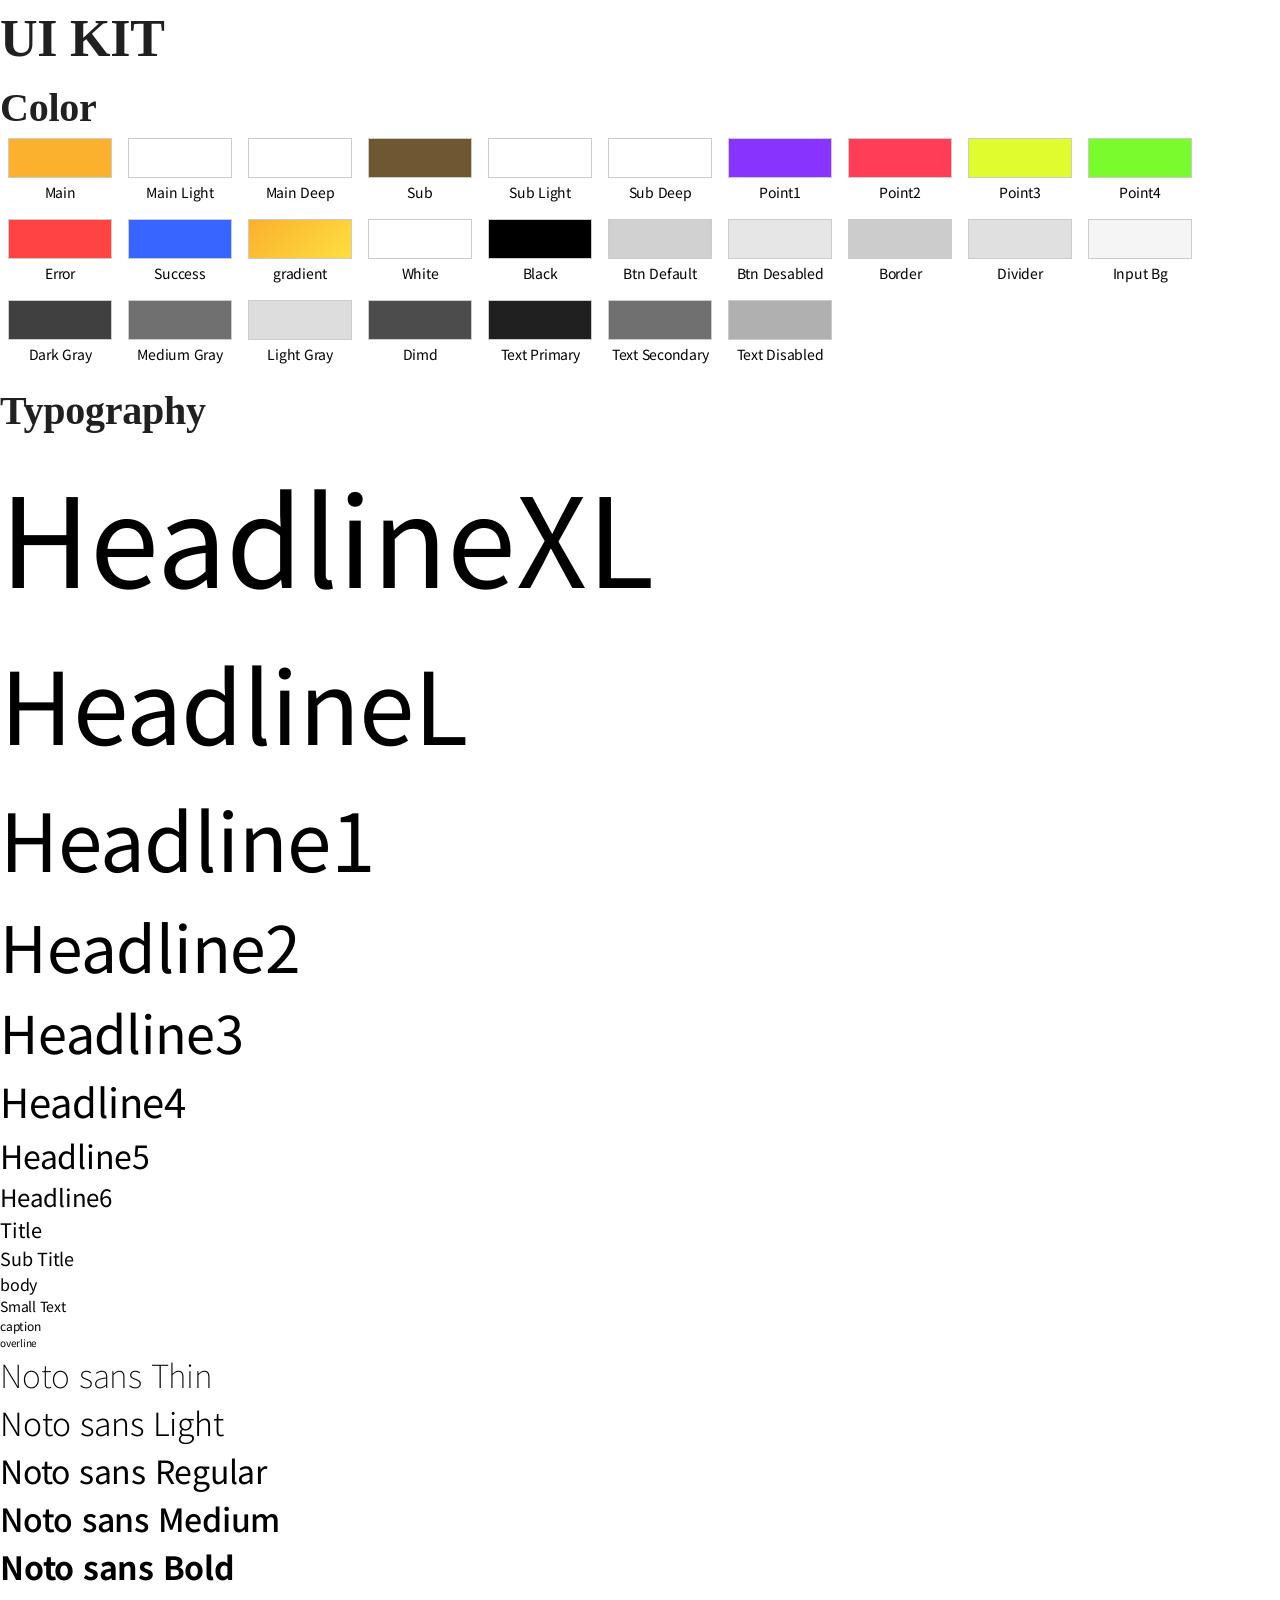
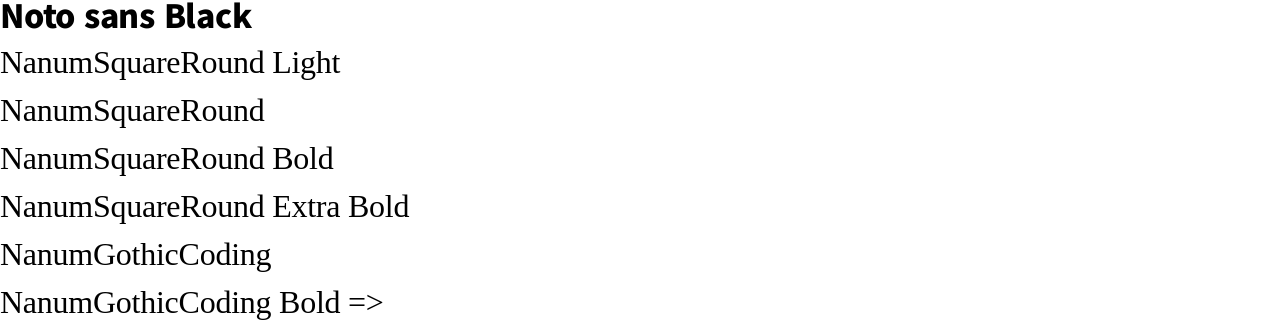
==== 01/component.html @ 820f88ed "docs : component 파일 생성 ui kit 확인을 위한 component html 파일 생성" ====
<!DOCTYPE html>
<html lang="ko">
<head>
  <meta charset="UTF-8">
  <meta name="viewport" content="width=device-width, initial-scale=1.0">
  <link href="https://hangeul.pstatic.net/hangeul_static/css/nanum-square-round.css" rel="stylesheet">
  <link href="https://hangeul.pstatic.net/hangeul_static/css/nanum-gothic-coding.css" rel="stylesheet">
  <link rel="preconnect" href="https://fonts.googleapis.com">
  <link rel="preconnect" href="https://fonts.gstatic.com" crossorigin>
  <link href="https://fonts.googleapis.com/css2?family=Noto+Sans+KR:wght@100;300;400;500;700;900&display=swap" rel="stylesheet">
  <link rel="stylesheet" href="../common/css/var.css">
  <link rel="stylesheet" href="../common/css/reset.css">
  <link rel="stylesheet" href="../common/css/layout.css">
  <link rel="stylesheet" href="../common/css/style.css">
  <title>Document</title>
  <style>
    h1 {
      font-size: var(--headline3);
    }
    section h2 {
      width: 100%;
      font-size: var(--headline4);
    }
    .color {
      display: flex;
      flex-wrap: wrap;
      justify-content: flex-start;
    }
    .colorBox {
      margin: 0 0.8rem 1.6rem;
      text-align: center;
    }
    .colorBox div {
      width: 10.4rem;
      height: 4rem;
      margin-bottom: 0.4rem;
      border: 0.1rem solid var(--border);
    }
    .colorBox p {
      font-size: var(--smallText);
    }
  </style>
</head>
<body>
  <h1>UI KIT</h1>
  <section class="color">
    <h2>Color</h2>
    <div class="colorBox">
      <div style="background-color: var(--main);"></div>
      <p>Main</p>
    </div>
    <div class="colorBox">
      <div style="background-color: var(--main-light);"></div>
      <p>Main Light</p>
    </div>
    <div class="colorBox">
      <div style="background-color: var(--main-deep);"></div>
      <p>Main Deep</p>
    </div>
    <div class="colorBox">
      <div style="background-color: var(--sub);"></div>
      <p>Sub</p>
    </div>
    <div class="colorBox">
      <div style="background-color: var(--sub-light);"></div>
      <p>Sub Light</p>
    </div>
    <div class="colorBox">
      <div style="background-color: var(--sub-deep);"></div>
      <p>Sub Deep</p>
    </div>
    <div class="colorBox">
      <div style="background-color: var(--point1);"></div>
      <p>Point1</p>
    </div>
    <div class="colorBox">
      <div style="background-color: var(--point2);"></div>
      <p>Point2</p>
    </div>
    <div class="colorBox">
      <div style="background-color: var(--point3);"></div>
      <p>Point3</p>
    </div>
    <div class="colorBox">
      <div style="background-color: var(--point4);"></div>
      <p>Point4</p>
    </div>
    <div class="colorBox">
      <div style="background-color: var(--error);"></div>
      <p>Error</p>
    </div>
    <div class="colorBox">
      <div style="background-color: var(--success);"></div>
      <p>Success</p>
    </div>
    <div class="colorBox">
      <div style="background: var(--gradient);"></div>
      <p>gradient</p>
    </div>
    <div class="colorBox">
      <div style="background-color: var(--white);"></div>
      <p>White</p>
    </div>
    <div class="colorBox">
      <div style="background-color: var(--black);"></div>
      <p>Black</p>
    </div>
    <div class="colorBox">
      <div style="background-color: var(--btnDefault);"></div>
      <p>Btn Default</p>
    </div>
    <div class="colorBox">
      <div style="background-color: var(--btnDesabled);"></div>
      <p>Btn Desabled</p>
    </div>
    <div class="colorBox">
      <div style="background-color: var(--border);"></div>
      <p>Border</p>
    </div>
    <div class="colorBox">
      <div style="background-color: var(--divider);"></div>
      <p>Divider</p>
    </div>
    <div class="colorBox">
      <div style="background-color: var(--inputBg);"></div>
      <p>Input Bg</p>
    </div>
    <div class="colorBox">
      <div style="background-color: var(--darkGray);"></div>
      <p>Dark Gray</p>
    </div>
    <div class="colorBox">
      <div style="background-color: var(--mediumGray);"></div>
      <p>Medium Gray</p>
    </div>
    <div class="colorBox">
      <div style="background-color: var(--lightGray);"></div>
      <p>Light Gray</p>
    </div>
    <div class="colorBox">
      <div style="background-color: var(--dimd);"></div>
      <p>Dimd</p>
    </div>
    <div class="colorBox">
      <div style="background-color: var(--textPrimary);"></div>
      <p>Text Primary</p>
    </div>
    <div class="colorBox">
      <div style="background-color: var(--textSecondary);"></div>
      <p>Text Secondary</p>
    </div>
    <div class="colorBox">
      <div style="background-color: var(--textDisabled);"></div>
      <p>Text Disabled</p>
    </div>
  </section>
  <section>
    <h2>Typography</h2>
    <p style="font-size: var(--headlineXL)">HeadlineXL</p>
    <p style="font-size: var(--headlineL)">HeadlineL</p>
    <p style="font-size: var(--headline1)">Headline1</p>
    <p style="font-size: var(--headline2)">Headline2</p>
    <p style="font-size: var(--headline3)">Headline3</p>
    <p style="font-size: var(--headline4)">Headline4</p>
    <p style="font-size: var(--headline5)">Headline5</p>
    <p style="font-size: var(--headline6)">Headline6</p>
    <p style="font-size: var(--title)">Title</p>
    <p style="font-size: var(--subTitle)">Sub Title</p>
    <p style="font-size: var(--body)">body</p>
    <p style="font-size: var(--smallText)">Small Text</p>
    <p style="font-size: var(--caption)">caption</p>
    <p style="font-size: var(--overline)">overline</p>

    <p style="font-size: var(--headline5); font-weight: var(--fontThin)">Noto sans Thin</p>
    <p style="font-size: var(--headline5); font-weight: var(--fontLight)">Noto sans Light</p>
    <p style="font-size: var(--headline5); font-weight: var(--fontRegular)">Noto sans Regular</p>
    <p style="font-size: var(--headline5); font-weight: var(--fontMedium)">Noto sans Medium</p>
    <p style="font-size: var(--headline5); font-weight: var(--fontBold)">Noto sans Bold</p>
    <p style="font-size: var(--headline5); font-weight: var(--fontBlack)">Noto sans Black</p>
    <p style="font-size: var(--headline5); font-family: var(--squareRoundL)">NanumSquareRound Light</p>
    <p style="font-size: var(--headline5); font-family: var(--squareRound)">NanumSquareRound</p>
    <p style="font-size: var(--headline5); font-family: var(--squareRoundB)">NanumSquareRound Bold</p>
    <p style="font-size: var(--headline5); font-family: var(--squareRoundEB)">NanumSquareRound Extra Bold</p>
    <p style="font-size: var(--headline5); font-family: var(--coding)">NanumGothicCoding</p>
    <p style="font-size: var(--headline5); font-family: var(--codingB)">NanumGothicCoding Bold => </p>
  </section>
  
</body>
</html>
---- common/css/var.css ----
/* 컬러 및 영상 사이즈 설정 */
:root {
  --main: #FBB02E;
  --mainLight: #FEDF40;
  --mainDeep: #C18000;
  --sub: #6F5831;
  --subLight: #BCAA92;
  --subDeep: #4A351A;
  --point1: #8933FF;
  --point2: #FF3D56;
  --point3: #E0FB2E;
  --point4: #79FB2E;
  --error: #FF4343;
  --success: #3864FF;
  --gradient: var(--main) linear-gradient(135deg, var(--main) 0%, var(--mainLight) 100%);
  
  --white: #fff;
  --black: #000;
  --btnDefault: #d1d1d1;
  --btnDesabled: #e6e6e6;
  --border: #ccc;
  --divider: #e0e0e0;
  --inputBg: #f5f5f5;
  --darkGray: #404040;
  --mediumGray: #707070;
  --lightGray: #ddd;
  --dimd: rgba(0,0,0,0.7);

  --textPrimary: #202020;
  --textSecondary: #707070;
  --textDisabled: #b0b0b0;
  --headlineXL: 12.4rem;
  --headlineL: 10rem;
  --headline1: 8rem;
  --headline2: 6.4rem;
  --headline3: 5.2rem;
  --headline4: 4rem;
  --headline5: 3.2rem;
  --headline6: 2.4rem;
  --title: 2rem;
  --subTitle: 1.8rem;
  --body: 1.6rem;
  --smallText: 1.4rem;
  --caption: 1.2rem;
  --overline: 1rem;

  --regularFont: 'Noto Sans KR', sans-serif;
  --fontThin: 100;
  --fontLight: 300;
  --fontRegular: 400;
  --fontMedium: 500;
  --fontBold: 700;
  --fontBlack: 900;
  --squareRoundL: 'NanumSquareRoundL';
  --squareRound: 'NanumSquareRound';
  --squareRoundB: 'NanumSquareRoundB';
  --squareRoundEB: 'NanumSquareRoundEB';
  --coding: 'NanumGothicCodingLigature';
  --codingB: 'NanumGothicCodingLigatureBold';

  --width: 128rem;
  --height: 72rem;
  --btnPad: -3.2rem;

  --blur: blur(0.8rem);
  --shadowBox: 0 0 1.6rem 0 rgba(0, 0, 0, 0.25);
  --shadowFloat: 0 0 0.8rem 0 rgba(0, 0, 0, 0.3);
  --shadowPress: 0 0 0.4rem 0 rgba(0, 0, 0, 1);
}
---- common/css/layout.css ----
/* 전체 공통 사용 */
/* flex */
[class*="flex--"] {
  display: flex;
  align-items: center;
}
.flex--start {
  justify-content: flex-start;
}
.flex--center {
  justify-content: center;
}
.flex--between {
  justify-content: space-between;
}

/* position */
[class*="position--"] {
  position: absolute;
  right: 0;
  bottom: 0;
  margin: auto;
  overflow: hidden;
}
.position--center {
  top: 4rem;
  left: 0;
  width: var(--width);
  height: var(--height);
}
.position--right {
  top: 0;
}
.position--bottom {
  left: 0;
}

/* circle mark, cross mark, closed */
[class*="__btnClosed"]::before, [class*="__btnClosed"]::after,
[class^="result__item"]::before, [class^="result__item"]::after,
.ox .select__btnSelect::before, .ox .select__btnSelect::after,
.answerSheet__correctAnswer.O span::before,
.answerSheet__correctAnswer.X span::before, .answerSheet__correctAnswer.X span::after {
  position: absolute;
  top: 0;
  right: 0;
  bottom: 0;
  left: 0;
  margin: auto;
}

/* closed Btn */
[class*="__btnClosed"] {
  position: absolute;
  overflow: hidden;
}
[class*="__btnClosed"]::before, [class*="__btnClosed"]::after {
  width: 100%;
  height: 0.2rem;
}
[class*="__btnClosed--40"] {
  width: 4rem;
  height: 4rem;
  padding-top: 4rem;
}
[class*="__btnClosed--32"] {
  width: 3.2rem;
  height: 3.2rem;
  padding-top: 3.2rem;
}
[class*="__btnClosed--24"] {
  width: 2.4rem;
  height: 2.4rem;
  padding-top: 2.4rem;
}

/* box arrow pointer */
[class*="arrow--"]::before {
  position: absolute;
  width: 0;
  height: 0;
}


/* layout */
.wrap {
  position: relative;
  width: 100vw;
  height: 100vh;
}

/* header */
.header {
  padding-top: 0.8rem;
  padding-right: 1.6rem;
  padding-left: 1.6rem;
}
.header__logo {
  order: 1;
  width: 20.6rem;
  height: 4.4rem;
  padding-top: 4.4rem;
  overflow: hidden;
}

/* video page */
.video {
  width: 100%;
  height: 100%;
}
/* bookmark */
.video__bookMark, .bookMark__btnOpen  {
  position: absolute;
  right: 0;
}
.video__bookMark {
  top: 1.6rem;
  min-width: 3.6rem;
  min-height: 10rem;
}
.video__bookMark.open {
  overflow: hidden;
}
.bookMark__btnOpen {
  width: 3.6rem;
  padding: 1.2rem 0.2rem;
  z-index: 10;
}
.bookMark__list {
  display: none;
}
.open .bookMark__list {
  display: block;
  padding: 1.6rem 5.6rem 0.8rem 1.6rem;
}
.bookMark__item {
  margin-bottom: 0.8rem;
}
.bookMark__btnMoveTime::before {
  margin-right: 0.8rem;
}
/* skip */
.video__btnSkip {
  position: absolute;
  right: 2.4rem;
  bottom: 10.4rem;
  width: 10.4rem;
  height: 10.4rem;
  padding-top: 0.4rem;
  padding-left: 0.2rem;
}
.unLock .video__btnSkip {
  bottom: 2.4rem;
}

/* controller */
[class*="controller__"] {
  margin-right: 0.8rem;
}
[class*="controller__btn"] {
  width: 4rem;
  height: 4rem;
  padding-top: 4rem;
  overflow: hidden;
}
/* progress */
[class*="__progress"].large {
  height: 0.8rem;
}
[class*="__progress"].small {
  height: 0.4rem;
}
.progress__bar {
  position: relative;
  width: 0;
  height: 100%;
}
.progress__bar::after {
  position: absolute;
}
.large .progress__bar::after {
  top: -0.4rem;
  right: -0.8rem;
  width: 1.6rem;
  height: 1.6rem;
}
.small .progress__bar::after {
  top: -0.2rem;
  right: -0.4rem;
  width: 0.8rem;
  height: 0.8rem;
}
/* controller layout */
.controller {
  flex-wrap: wrap;
  padding: 2.4rem 1.6rem 0.8rem;
  overflow: visible;
}
.unLock .controller {
  bottom: -10rem;
}
.controller__videoTime {
  width: 100%;
  margin: 0 0 1.2rem;
}
.videoTime__progress {
  flex-grow: 1;
  margin-right: 1.2rem;
  margin-left: 1.2rem;
}
.controller__btnPlay {
  margin-left: 0;
}
.controller__playRate {
  position: relative;
}
.playRate__btnOpen {
  height: 4rem;
  padding: 0.2rem 1rem 0 2.6rem;
}
.playRate__list {
  display: none;
}
.open .playRate__list {
  position: absolute;
  right: 0;
  bottom: 4rem;
  left: 0;
  display: block;
  margin: auto;
  padding: 0.8rem 0.4rem 0.4rem 0.2rem;
  z-index: 10;
}
.playRate__btnChangeRate {
  height: 2.4rem;
  margin-bottom: 0.4rem;
  padding: 0 0.4rem 0.1rem 2.2rem;
}
.volume__progress {
  width: 4rem;
}
.controller__btnIndex {
  margin-left: auto;
}
.controller__btnPrevPage, .controller__btnNextPage, .controller__pageNation {
  margin-right: 0;
}
.controller__pageNation::after {
  position: relative;
  top: -0.1rem;
  width: 0.1rem;
  height: 0.9em;
  margin: 0 0.5em;
}
.pageNation__total, .controller__btnNextPage {
  order: 1;
}

/* nav */
.nav {
  display: none;
  height: 100vh;
  padding: 1.6rem;
}
.nav.open {
  display: flex;
}
.nav__list {
  width: 24rem;
  height: var(--height);
  margin-top: 4rem;
  overflow: hidden;
}
.nav__itemTitle {
  width: 100%;
  padding: 1.2rem 1.6rem 1rem;
}
.nav__subList {
  margin: 1.6rem 0;
}
.nav__subItem {
  margin-bottom: 0.4rem;
  padding: 0.2rem 0 0.2rem 1.6rem;
}
.nav__subLink::before {
  width: 0.4rem;
  height: 0.4rem;
  margin-right: 0.8rem;
}
.nav__btnClosed--40 {
  top: 1.6rem;
  right: 1.6rem;
}

/* script */
.script {
  display: none;
  width: var(--width);
  height: 12.8rem;
  padding: 1.6rem 3.2rem 0.4rem 1.6rem;
}
.script.open {
  display: block;
}
.script__paragraph {
  margin-bottom: 1.6rem;
}
.script__wrapBox {
  height: 100%;
  padding-right: 0.8rem;
  overflow-y: scroll;
}
.script__btnClosed--24 {
  top: 0.4rem;
  right: 0.4rem;
  width: 2.4rem;
  height: 2.4rem;
  padding-top: 2.4rem;
}

/* help */
.help {
  display: none;
}
.help.open {
  display: block;
}
.help__helpNav {
  padding: 2.4rem 1.6rem 0;
}
.helpNav__item {
  margin-right: 0.4rem;
}
.helpNav__btnMovePage {
  width: 16rem;
  padding: 1.6rem 1.6rem 1.2rem;
}
/* help contents */
.help__contentsWrap {
  width: 100%;
  height: calc(100% - 7.5rem);
  padding: 4rem 10.4rem;
}
/* learningmap */
.learningmap__list {
  flex-wrap: wrap;
  flex-direction: column;
  align-content: flex-start;
  width: 100%;
  height: 100%;
  overflow: hidden;
}
.learningmap__item {
  width: 50%;
  margin-bottom: 0.8rem;
}
.learningmap__item::before {
  display: flex;
  align-items: center;
  justify-content: center;
  width: 2.8rem;
  height: 2.8rem;
  margin-right: 0.8rem;
  padding-top: 0.4rem;
  padding-right: 0.1rem;
}
/* pageview */
.pageview {
  display: flex;
  justify-content: center;
  align-items: center;
}
.pageview__imgWrap {
  position: relative;
  width: 67.5rem;
  height: 48rem;
}
[class*="pageview__btnTarget"] {
  position: absolute;
  width: 2.4rem;
  height: 2.4rem;
  padding-top: 0.1rem;
}
.pageview__btnTarget1 {
  top: 0.6rem;
  left: -3.2rem;
}
.pageview__btnTarget2 {
  top: 0.6rem;
  right: -3.2rem;
}
.pageview__btnTarget3 {
  top: 10rem;
  right: -3.2rem;
}
.pageview__btnTarget4 {
  right: 10.4rem;
  bottom: -3.2rem;
}
.pageview__btnTarget5 {
  right: 20.8rem;
  bottom: -3.2rem;
}
.pageview__btnTarget6 {
  bottom: 6.4rem;
  left: -3.2rem;
}
[class*="pageview__targetImg"] {
  display: none;
}
[class*="pageview__btnTarget"]:hover + [class*="pageview__targetImg"] {
  position: absolute;
  display: block;
}
[class*="pageview__targetImg"]::after {
  position: absolute;
  display: inline-block;
  width: auto;
  padding: 0.3em 0.7em 0.3em;
}
.pageview__targetImg1 {
  top: 0.7rem;
  left: 0.7rem;
  width: 10rem;
  height: 2rem;
}
.pageview__targetImg1::before {
  top: 0;
  right: -1.3rem;
  bottom: 0;
  margin: auto 0;
}
.pageview__targetImg1::after {
  top: -0.1rem;
  right: -9.8rem;
}
.pageview__targetImg2 {
  top: 0.6rem;
  right: 0.2em;
  width: 10rem;
  height: 2.4rem;
}
.pageview__targetImg2::before {
  top: 0;
  left: -1.3rem;
  bottom: 0;
  margin: auto 0;
}
.pageview__targetImg2::after {
  top: 0.1rem;
  left: -9.7rem;
}
.pageview__targetImg3 {
  top: 9rem;
  right: 3.8rem;
  width: 13rem;
  height: 6rem;
}
.pageview__targetImg3::before {
  top: 6.4rem;
  left: 0.8rem;
}
.pageview__targetImg3::after {
  top: 7.2rem;
}
.pageview__targetImg4 {
  bottom: 6.4rem;
  right: 4.4rem;
  width: 16.5rem;
  height: 2rem;
}
.pageview__targetImg4::before {
  bottom: 2rem;
  left: 0.8rem;
}
.pageview__targetImg4::after {
  bottom: 3.2rem;
}
.pageview__targetImg5 {
  right: 0;
  width: 23rem;
  height: 48rem;
}
.pageview__targetImg5::before {
  bottom: 5.1rem;
  left: 0.6rem;
}
.pageview__targetImg5::after {
  right: 2rem;
  bottom: 1.5rem;
  left: -0.8rem;
}
.pageview__targetImg6 {
  bottom: 6.4rem;
  left: 4.2rem;
  width: 16.5rem;
  height: 2rem;
}
.pageview__targetImg6::before {
  bottom: 2rem;
  left: 0.6rem;
}
.pageview__targetImg6::after {
  bottom: 3.2rem;
}
/* keyboard */
.keyboard__imgWrap {
  width: 100%;
  height: 38.5rem;
}
.help__btnClosed--40 {
  top: 2rem;
  right: 2rem;
}
/* quiz */
/* quiz 공통 사용 */
code {
  margin: 0 0.2rem;
  padding: 0.1em 0.5em 0;
}
[class*="quizPage__"] {
  flex-wrap: wrap;
  width: 100%;
  height: 100%;
  padding-bottom: 8rem;
}
[class*="quizPage__"]:not(.quizPage__quiz) {
  flex-direction: column;
}
.unLock [class*="quizPage__"] {
  padding-bottom: 0;
}
.intro__btnStart, .select__btnAnswerCheck, .result__btnRetry {
  padding: 0.5em 1em 0.4em;
}
/* quiz intro */
.intro__exp {
  width: 100%;
  margin-bottom: 4rem;
}
/* quiz */
.quizPage__quiz {
  align-content: flex-start;
}
[class^="quiz__"] {
  width: 100%;
}
.quiz__question {
  align-items: flex-end;
  height: 10.4rem;
  margin: 4.8rem 4rem 4rem 6.4rem;
}
.question__number {
  display: flex;
  align-items: flex-end;
  margin-right: 0.8rem;
}
.question__number::before {
  margin-bottom: -0.2rem;
}
.question__titleWrap {
  padding-bottom: 0.4rem;
}
.quiz__additional {
  margin: -2.4rem 4rem 4rem 6.4rem;
  padding: 0.7em 1em 0.6em;
}
.additional__item {
  margin: 0 1.2rem;
}
/* 퀴즈 정답 선택지 */
.quiz__select {
  margin: 0 4rem 0 6.4rem;
}
.select__item {
  position: relative;
  margin: 0 0.8rem 1.2rem;
}
.sa .select__item::before {
  order: -1;
  position: absolute;
  margin-left: -3.6rem;
}
.sa .select__item.correctAnswer::before {
  padding-right: 4.2rem;
}
.quiz__select.sa {
  padding-left: 4rem;
}
.sa .select__btnSelect::before {
  display: flex;
  justify-content: center;
  align-items: center;
  width: 2.8rem;
  height: 2.8rem;
  margin-right: 0.8rem;
  padding-top: 0.5rem;
}
/* ox */
.ox .select__btnSelect {
  position: relative;
  width: 16rem;
  height: 16rem;
  margin: 0 0.8rem;
  padding-top: 16rem;
  overflow: hidden;
}
.ox .select__btnSelect.O::before {
  width: 75%;
  height: 75%;
}
.ox .select__btnSelect.X::before, .ox .select__btnSelect.X::after {
  width: 100%;
  height: 0.4rem;
}
/* 주관식 */
.quiz__select.ju {
  flex-wrap: wrap;
  flex-direction: column;
}
.select__input {
  margin: 0 auto 2.4rem;
  padding: 0.5em 0.75em;
}
/* 해설지 */
.quiz__answerSheet {
  width: 100%;
  padding: 2.4rem;
  z-index: 10;
}
.answerSheet__inner {
  width: 100%;
  margin: auto;
  padding: 2.4rem;
}
.answerSheet__correctAnswer {
  margin-bottom: 0.8rem;
}
.answerSheet__exp {
  align-items: flex-start;
}
.answerSheet__correctAnswer::before, .answerSheet__exp::before {
  display: flex;
  align-items: center;
  margin-right: 1.2rem;
  padding: 0.3rem 0.5em;
}
.answerSheet__correctAnswer span {
  position: relative;
  display: block;
  width: 2rem;
  height: 2rem;
}
.answerSheet__correctAnswer.O span::before {
  width: 100%;
  height: 2rem;
}
.answerSheet__correctAnswer.X span::before, .answerSheet__correctAnswer.X span::after { 
  width: 100%;
  height: 0.2rem;
}
.answerSheet__btnNextStep {
  position: absolute;
  top: 2.4rem;
  right: 2.4rem;
  padding: 0.4em 1em;
}
/* alert message */
.quiz__alert {
  top: 0;
  width: 100%;
  height: 100%;
  z-index: 100;
}
.alert__textBox {
  position: relative;
  width: 40rem;
  height: 40rem;
  overflow: hidden;
}
.alert__textBox::before, .alert__textBox span {
  position: absolute;
}
.alert__textBox::before {
  top: 4rem;
}
.alert__textBox span {
  padding: 2.4rem;
  z-index: 500;
}
/* quiz result */
.result__title {
  margin-bottom: 2.4rem;
}
.result__list {
  margin-bottom: 4rem;
}
[class^="result__item"] {
  position: relative;
  width: 18.4rem;
  height: 18.4rem;
  padding-top: 18.4rem;
  margin: 0 1.6rem;
  overflow: hidden;
}
[class^="result__item"].correct::before {
  width: 13.6rem;
  height: 13.6rem;
}
[class^="result__item"].wrong::before, [class^="result__item"].wrong::after {
  width: 14.4rem;
  height: 0.4rem;
}
---- common/css/style.css ----
/* 전체 공통 사용 */
h1, h2, h3, h4, h5, h6 {
  font-family: var(--squareRoundB);
  color: var(--textPrimary);
}
input::placeholder {
  color: var(--textDisabled);
}
.a11yHidden {
  overflow: hidden;
  position: absolute;
  clip: rect(0, 0, 0, 0);
  clip-path: circle(0);
  width: 0.1rem;
  height: 0.1rem;
  margin: -0.1rem;
  border: 0;
  padding: 0;
  white-space: nowrap;
}

/* circle mark, cross mark, closed btn */
.circleMark::before, .crossMark::before, .crossMark::after,
[class*="__btnClosed"]::before, [class*="__btnClosed"]::after,
[class^="result__item"]::before, [class^="result__item"]::after,
.ox .select__btnSelect.O::before, .ox .select__btnSelect.X::before, .ox .select__btnSelect.X::after,
.answerSheet__correctAnswer span::before, .answerSheet__correctAnswer span::after {
  content: "";
}
.circleMark::before,
[class^="result__item"].correct::before,
.ox .select__btnSelect.O::before,
.answerSheet__correctAnswer.O span::before {
  border-radius: 50%;
}
.crossMark::before,
[class*="__btnClosed"]::before,
[class^="result__item"].wrong::before,
.ox .select__btnSelect.X::before,
.answerSheet__correctAnswer.X span::before {
  transform: rotate(45deg);
}
.crossMark::after,
[class*="__btnClosed"]::after,
[class^="result__item"].wrong::after,
.ox .select__btnSelect.X::after,
.answerSheet__correctAnswer.X span::after {
  transform: rotate(-45deg);
}
/* closed Btn */
[class*="__btnClosed"] {
  transition: transform 400ms ease;
}
[class*="__btnClosed"]:hover {
  transform: rotate(180deg);
}
[class*="__btnClosed"]::before, [class*="__btnClosed"]::after {
  background-color: var(--white);
  box-shadow: var(--shadowFloat);
}
[class*="__btnClosed"]:hover::before, [class*="__btnClosed"]:hover::after {
  background-color: var(--point3);
  box-shadow: var(--shadowPress);
}

/* box arrow pointer */
[class*="arrow--"]::before {
  content: "";
  border-width: 0.4rem;
  border-style: solid;
  border-color: transparent;
}
.arrow--top::before {
  border-top-width: 0.8rem;
  border-top-color: var(--white);
}
.arrow--right::before {
  border-right-width: 0.8rem;
  border-right-color: var(--white);
}
.arrow--bottom::before {
  border-bottom-width: 0.8rem;
  border-bottom-color: var(--white);
}
.arrow--left::before {
  border-left-width: 0.8rem;
  border-left-color: var(--white);
}


/* style */
body {
  font-family: var(--regularFont);
  font-size: var(--body);
}
.wrap {
  background: url("../images/wrap_bg1.png") no-repeat left bottom,
              url("../images/wrap_bg2.png") no-repeat right top;
}
/* header */
.header__logo {
  background: url("../images/logo.png") no-repeat;
}
.header__lesson {
  font-size: var(--headline6);
  color: var(--subDeep);
}

/* main */
[class^="main__"] {
  background-color: var(--white);
  box-shadow: var(--shadowBox);
}
/* video page */
/* bookMark */
.video__bookMark.open {
  color: var(--white);
  background-color: var(--dimd);
  backdrop-filter: var(--blur);
  border-radius: 1.2rem 0 0 1.2rem;
}
.bookMark__btnOpen {
  font-family: var(--squareRoundB);
  font-size: var(--subTitle);
  line-height: 1.3;
  color: var(--point2);
  word-break: break-all;
  border: 0.2rem solid var(--point2);
  border-right: 0;
  border-radius: 0.8rem 0 0 0.8rem;
  background-color: var(--white);
  box-shadow: var(--shadowFloat);
}
.bookMark__btnOpen:hover, .video__bookMark.open .bookMark__btnOpen {
  color: var(--point3);
  background-color: var(--point2);
  box-shadow: var(--shadowPress);
}
.video__bookMark.open .bookMark__btnOpen {
  border-top-left-radius: 0;
}
.bookMark__list {
  font-size: var(--smallText);
  counter-reset: number;
}
.bookMark__btnMoveTime::before {
  counter-increment: number;
  content: counter(number)'.';
  font-size: var(--body);
}
.bookMark__btnMoveTime:hover {
  color: var(--mainLight);
  border-bottom: 0.1rem solid var(--mainLight);
}
/* skip */
.video__btnSkip {
  font-family: var(--squareRoundEB);
  font-size: var(--headline5);
  color: var(--point1);
  border-radius: 5.2rem;
  background-color: var(--white);
  border: 0.4rem solid var(--point1);
  box-shadow: var(--shadowFloat);
}
.video__btnSkip:hover {
  color: var(--point3);
  background-color: var(--point1);
  border-color: var(--point3);
  box-shadow: var(--shadowPress);
}
/* controller */
[class*="controller__btn"] {
  background-repeat: no-repeat;
  background-position: center;
}
[class*="__total"] {
  color: var(--mainLight);
}
/* progress */
[class*="__progress"] {
  background-color: rgba(255, 255, 255, 0.4);
  border-radius: 0.4rem;
}
.progress__bar {
  background-color: var(--mainLight);
  border-radius: 0.4rem 0 0 0.4rem;
}
.progress__bar::after {
  content: "";
  background-color: var(--mainLight);
  border-radius: 0.8rem;
  box-shadow: 0 0 0.8rem 0 rgba(0,0,0,0.6);
}
/* controller style */
.controller {
  font-family: var(--squareRoundB);
  font-size: var(--title);
  line-height: 1;
  color: var(--white);
  background: linear-gradient(rgba(0, 0, 0, 0) 0%, rgba(0, 0, 0, 0.8) 100%);
  backdrop-filter: var(--blur);
}
.videoTime__progress {
  box-shadow: 0 0 0.8rem 0 rgba(0, 0, 0, 0.15)
}
.controller__videoTime {
  font-family: var(--regularFont);
  font-size: var(--caption);
}
.controller__btnPlay {
  background-image: url("../images/controller/icon__play.png");
}
.controller__btnPlay:hover {
  background-image: url("../images/controller/icon__play--hover.png");
}
.controller__btnPlay.pause {
  background-image: url("../images/controller/icon__pause.png");
}
.controller__btnPlay.pause:hover {
  background-image: url("../images/controller/icon__pause--hover.png");
}
.controller__btnReplay {
  background-image: url("../images/controller/icon__replay.png");
}
.controller__btnReplay:hover {
  background-image: url("../images/controller/icon__replay--hover.png");
}
.controller__btnVolume {
  background-image: url("../images/controller/icon__volume.png");
}
.controller__btnVolume:hover {
  background-image: url("../images/controller/icon__volume--hover.png");
}
.controller__btnVolume.mute {
  background-image: url("../images/controller/icon__mute.png");
}
.controller__btnVolume.mute:hover {
  background-image: url("../images/controller/icon__mute--hover.png");
}
[class*="playRate__btn"] {
  background-repeat: no-repeat;
  background-position-y: center;
}
[class*="playRate__btn"]:hover {
  color: var(--mainLight);
}
.playRate__btnOpen {
  background-image: url("../images/controller/icon__xL.png");
  background-position-x: 0.4rem;
}
.playRate__btnOpen:hover {
  background-image: url("../images/controller/icon__xL--hover.png");
}
.playRate__btnChangeRate {
  font-family: var(--regularFont);
  font-size: var(--body);
  font-weight: --fontBold;
  background-image: url("../images/controller/icon__x.png");
}
.playRate__btnChangeRate:hover {
  background-image: url("../images/controller/icon__x--hover.png");
}
.playRate__list {
  background-color: var(--dimd);
  backdrop-filter: var(--blur);
  border-radius: 0.8rem;
}
.controller__btnIndex {
  background-image: url("../images/controller/icon__index.png");
}
.controller__btnIndex:hover {
  background-image: url("../images/controller/icon__index--hover.png");
}
.controller__btnInfo {
  background-image: url("../images/controller/icon__info.png");
}
.controller__btnInfo:hover {
  background-image: url("../images/controller/icon__info--hover.png");
}
.controller__btnScript {
  background-image: url("../images/controller/icon__script.png");
}
.controller__btnScript:hover {
  background-image: url("../images/controller/icon__script--hover.png");
}
.controller__btnFullscreen {
  background-image: url("../images/controller/icon__fullscreen.png");
}
.controller__btnFullscreen:hover {
  background-image: url("../images/controller/icon__fullscreen--hover.png");
}
.controller__btnLock {
  background-image: url("../images/controller/icon__lock.png");
}
.controller__btnLock:hover {
  background-image: url("../images/controller/icon__lock--hover.png");
}
.controller__btnPrevPage {
  background-image: url("../images/controller/icon__prevPage.png");
}
.controller__btnPrevPage:hover {
  background-image: url("../images/controller/icon__prevPage--hover.png");
}
.controller__btnNextPage {
  background-image: url("../images/controller/icon__nextPage.png");
}
.controller__btnNextPage:hover {
  background-image: url("../images/controller/icon__nextPage--hover.png");
}
.controller__pageNation::after {
  content: "";
  background-color: rgba(255, 255, 255, 0.4);
}

/* nav */
.nav {
  color: var(--textSecondary);
  background-color: var(--dimd);
  backdrop-filter: var(--blur);
}
.nav__list {
  background-color: var(--white);
  border: 0.2rem solid var(--point1);
  border-radius: 1.2rem;
  box-shadow: var(--shadowBox);
}
.nav__itemTitle {
  font-family: var(--squareRoundEB);
  font-size: var(--title);
  letter-spacing: 0.1em;
  background-color: var(--divider);
}
.nav__itemWrap.active .nav__itemTitle {
  color: var(--point3);
  background-color: var(--point1);
}
.nav__subLink::before {
  content: "";
  background-color: var(--textSecondary);
  transform: rotate(45deg);
}
.active .nav__subLink::before, .nav__subLink:hover::before {
  background-color: var(--point1);
}
.active .nav__subLink, .nav__subLink:hover {
  color: var(--point1);
}
.active .nav__subLink:hover {
  text-decoration: none;
}
.nav__subLink:hover {
  text-decoration: underline;
}

/* script */
.script {
  font-size: var(--smallText);
  color: var(--white);
  border-radius: 1.2rem 1.2rem 0 0;
  border: 0.2rem solid var(--point1);
  border-bottom: none;
  background-color: var(--dimd);
  backdrop-filter: var(--blur);
}

/* help */
.help {
  background-color: var(--white);
}
.help__helpNav {
  background: var(--point2) url("../images/wrap_bg2.png") no-repeat right -4rem;
  background-size: 30%;
}
.helpNav__btnMovePage {
  font-family: var(--squareRoundEB);
  font-size: var(--title);
  color: var(--point1);
  background-color: var(--point3);
  border-radius: 1.2rem 1.2rem 0 0;
  border-style: solid;
  border-width: 0.2rem 0.2rem 0.1rem 0.2rem;
  border-color: transparent;
  border-bottom-color: var(--border);
  box-shadow: inset 0 -0.4rem 0.4rem 0 rgba(0, 0, 0, 0.05);
}
.helpNav__btnMovePage:hover {
  border-color: var(--point1);
  border-bottom-color: var(--border);
  text-decoration: underline;
}
.active .helpNav__btnMovePage {
  background-color: var(--white);
  border-color: var(--point1);
  border-bottom-color: transparent;
  text-decoration: none;
  box-shadow: none;
}

/* learningmap */
.learningmap__list {
  counter-reset: number;
}
.learningmap__item::before {
  counter-increment: number;
  content: counter(number);
  font-family: var(--squareRoundB);
  font-size: var(--subTitle);
  color: var(--white);
  background-color: var(--textDisabled);
  clip-path: polygon(0 0, 100% 0, 100% 70%, 70% 100%, 0 100%);
}
.learningmap__item.current::before {
  color: var(--point3);
  background-color: var(--point1);
}
.learningmap__title {
  color: var(--textPrimary);
}
/* pageview */
.pageview__imgWrap {
  background: url("../images/help/pageview.png") no-repeat center;
}
[class*="pageview__btnTarget"] {
  font-family: var(--squareRoundB);
  font-weight: bold;
  color: var(--white);
  background-color: var(--textDisabled);
  clip-path: polygon(0 0, 100% 0, 100% 70%, 70% 100%, 0 100%);
}
[class*="pageview__btnTarget"]:hover {
  color: var(--point3);
  background-color: var(--point1);
}
[class*="pageview__targetImg"] {
  background-repeat: no-repeat;
  background-position: center;
}
[class*="pageview__targetImg"]::after {
  border-radius: 0.4rem;
  font-size: var(--caption);
  line-height: 1.2;
  background-color: var(--white);
}
.pageview__targetImg1 {
  background-image: url("../images/help/lesson--hover.png");
}
.pageview__targetImg1::after {
  content: "차시명입니다.";
}
.pageview__targetImg2 {
  background-image: url("../images/help/logo--hover.png");
}
.pageview__targetImg2::after {
  content: "과정명입니다.";
}
.pageview__targetImg3 {
  background-image: url("../images/help/bookmark--hover.png");
}
.pageview__targetImg3::after {
  content: "해당 소주제로 이동이 가능합니다.";
}
.pageview__targetImg4 {
  background-image: url("../images/help/pageController--hover.png");
}
.pageview__targetImg4::after {
  content: "학습도우미 및 스크립트창을 열거나 학습 화면을 제어할 수 있습니다.";
}
.pageview__targetImg5 {
  background-image: url("../images/help/nav--hover.png");
}
.pageview__targetImg5::after {
  content: "학습 구조를 확인하고 해당 페이지로 이동이 가능합니다.";
}
.pageview__targetImg6 {
  background-image: url("../images/help/videoController--hover.png");
}
.pageview__targetImg6::after {
  content: "재생/일시정지 등 학습 영상을 제어할 수 있습니다.";
}
/* keyboard */
.keyboard__imgWrap {
  background: url("../images/help/keyboard.png") no-repeat center;
}

/* quiz */
/* quiz 공통 사용 */
code {
  font-family: var(--coding) !important;
  letter-spacing: 0.05em !important;
  color: var(--white) !important;
  background-color: #2d2d2d !important;
  border-radius: 0.2rem;
}
.quizPage__intro, .quizPage__result {
  background: var(--gradient);
}
.intro__btnStart, .select__btnAnswerCheck, .result__btnRetry {
  font-family: var(--squareRoundB);
  font-size: var(--headline6);
  letter-spacing: 0.2em;
  color: var(--point3);
  background-color: var(--point1);
  border-radius: 0.4rem;
  border: 0.2rem solid transparent;
}
.intro__btnStart:hover, .select__btnAnswerCheck:hover, .result__btnRetry:hover {
  border-color: var(--point3);
}
/* o, x mark */
[class^="result__item"].correct::before,
.ox .select__btnSelect.O::before {
  border: 0.4rem solid var(--textSecondary);
}
[class^="result__item"].wrong::before, [class^="result__item"].wrong::after,
.ox .select__btnSelect.X::before, .ox .select__btnSelect.X::after {
  background-color: var(--textSecondary);
  border-radius: 0.2rem;
}
/* quiz intro */
.intro__title {
  font-family: var(--squareRoundEB);
  font-size: var(--headlineXL);
  font-weight: bolder;
  letter-spacing: 0.1em;
  color: var(--subDeep);
}
.intro__exp {
  font-size: var(--headline6);
  text-align: center;
}
.intro__exp em {
  font-family: var(--squareRoundEB);
  font-style: normal;
  color: var(--point2);
}
/* quiz */
.quiz__question {
  font-size: var(--headline6);
  border-bottom: 0.1rem dashed var(--point1);
}
.question__number {
  font-family: 'NanumSquareRound';
  font-size: var(--headline3);
  font-weight: bold;
  line-height: 1;
  color: var(--point1);
}
.question__number::before {
  font-size: var(--headline1);
}
.question__number::before {
  content: "Q";
}
.question__number::after {
  content: ".";
}
.question__titleWrap {
  font-weight: bold;
}
.question__oxExp {
  font-size: var(--subTitle);
  color: var(--sub-deep);
}
.question__titleWrap em {
  color: var(--point2);
  border-bottom: 0.1rem solid var(--point2);
}
.quiz__additional {
  font-family: var(--squareRoundEB);
  font-size: var(--title);
  color: var(--point3);
  background-color: var(--point2);
  border-radius: 0.4rem;
}
.quiz__additional.code {
  font-size: var(--smallText);
}
/* 사지선다 */
.quiz__select.sa {
  counter-reset: number;
}
.sa .select__item::before {
  font-size: var(--smallText);
  font-weight: bold;
  color: var(--point2);
}
.sa .select__item.myAnswer::before {
  content: "PICK";
}
.sa .select__item.correctAnswer::before {
  content: "정답";
  background: url("../images/quiz/icon__check.png") no-repeat right -0.8rem;
}
.sa .select__btnSelect:hover, .sa .myAnswer .select__btnSelect, .sa .correctAnswer  .select__btnSelect {
  font-weight: bolder;
  color: var(--point1);
  text-decoration: underline;
}
.sa .select__btnSelect::before {
  counter-increment: number;
  content: counter(number);
  font-family: 'NanumSquareRound';
  font-size: var(--subTitle);
  font-weight: bold;
  color: var(--text-secondary);
  text-decoration: none;
  background-color: var(--light-gray);
  border: 0.2rem solid var(--point1);
  border-radius: 0.4rem;
}
.sa .select__btnSelect:hover::before, .sa .myAnswer .select__btnSelect::before, .sa .correctAnswer  .select__btnSelect::before {
  color: var(--point3);
  background-color: var(--point1);
  border-color: var(--point3);
}
/* ox */
.ox .select__btnSelect {
  border:0.2rem solid var(--point1);
  border-radius: 1.2rem;
  background-color: var(--light-gray);
}
.ox .select__btnSelect:hover {
  background-color: var(--point1);
  border: 0.2rem solid var(--point3);
}
.ox .select__btnSelect.O:hover::before {
  border-color: var(--point3);
}
.ox .select__btnSelect.X:hover::before, .ox .select__btnSelect.X:hover::after {
  background-color: var(--point3);
}
/* 주관식 */
.select__input {
  font-size: var(--headline5);
  color: var(--text-secondary);
  text-align: center;
}
.select__input:focus {
  border-color: var(--point1);
  outline: none;
}
/* 해설지 */
.quiz__answerSheet {
  box-shadow: 0 0 1.6rem 0 rgba(0, 0, 0, 0.3);
  background-color: var(--dimd);
  backdrop-filter: var(--blur);
}
.answerSheet__inner {
  background: var(--white);
  border-radius: 1.2rem 0 1.2rem 1.2rem;
  border: 0.2rem solid var(--point1);
}
.answerSheet__correctAnswer {
  font-size: var(--subTitle);
  font-weight: bold;
  color: var(--point2);
}
.answerSheet__exp {
  color: var(--text-secondary);
}
.answerSheet__correctAnswer::before, .answerSheet__exp::before {
  font-size: var(--subTitle);
  font-weight: bold;
  color: var(--point3);
  background-color: var(--point1);
  border-radius: 0.4rem;
}
.answerSheet__correctAnswer::before {
  content: "정답";
} 
.answerSheet__exp::before {
  content: "해설";
}
.answerSheet__correctAnswer span::before, .answerSheet__correctAnswer span::after {
  display: block;
}
.answerSheet__correctAnswer.O span::before {
  border: 0.2rem solid var(--point2);
}
.answerSheet__correctAnswer.X span::before, .answerSheet__correctAnswer.X span::after {
  background-color: var(--point2);
}
.answerSheet__btnNextStep {
  font-size: var(--subTitle);
  font-weight: bold;
  color: var(--point1);
  background-color: var(--white);
  border-radius: 0 0 0 0.4rem;
  border: 0.2rem solid var(--point1);
}
.answerSheet__btnNextStep:hover {
  color: var(--point3);
  background-color: var(--point1);
}
/* alert message */
.quiz__alert {
  background-color: var(--dimd);
  backdrop-filter: var(--blur);
}
.alert__textBox {
  font-family: var(--squareRoundEB);
  font-size: var(--headline4);
  line-height: 1.2;
  color: var(--point3);
  text-align: center;
  background-color: var(--point1);
  border-radius: 50%;
  box-shadow: 0 0 2.4rem 0 rgba(0, 0, 0, 0.5);
}
.alert__textBox::before {
  content: "!";
  font-size: 28rem;
}
.alert__textBox span {
  text-shadow: 0 0 0rem var(--point1),
               0 0.3rem 0 var(--point1),
               0 -0.3rem 0 var(--point1),
               0.3rem 0 0 var(--point1),
               0.3rem 0.3rem 0 var(--point1),
               0.3rem -0.3rem 0 var(--point1),
               -0.3rem 0 0 var(--point1),
               -0.3rem 0.3rem 0 var(--point1),
               -0.3rem -0.3rem 0 var(--point1);
}
/* quiz result */
.result__title {
  font-size: var(--headline1);
  color: var(--subDeep);
}
[class^="result__item"] {
  border-radius: 1.2rem;
  border: 0.2rem solid var(--point2);
  background-color: var(--white);
}
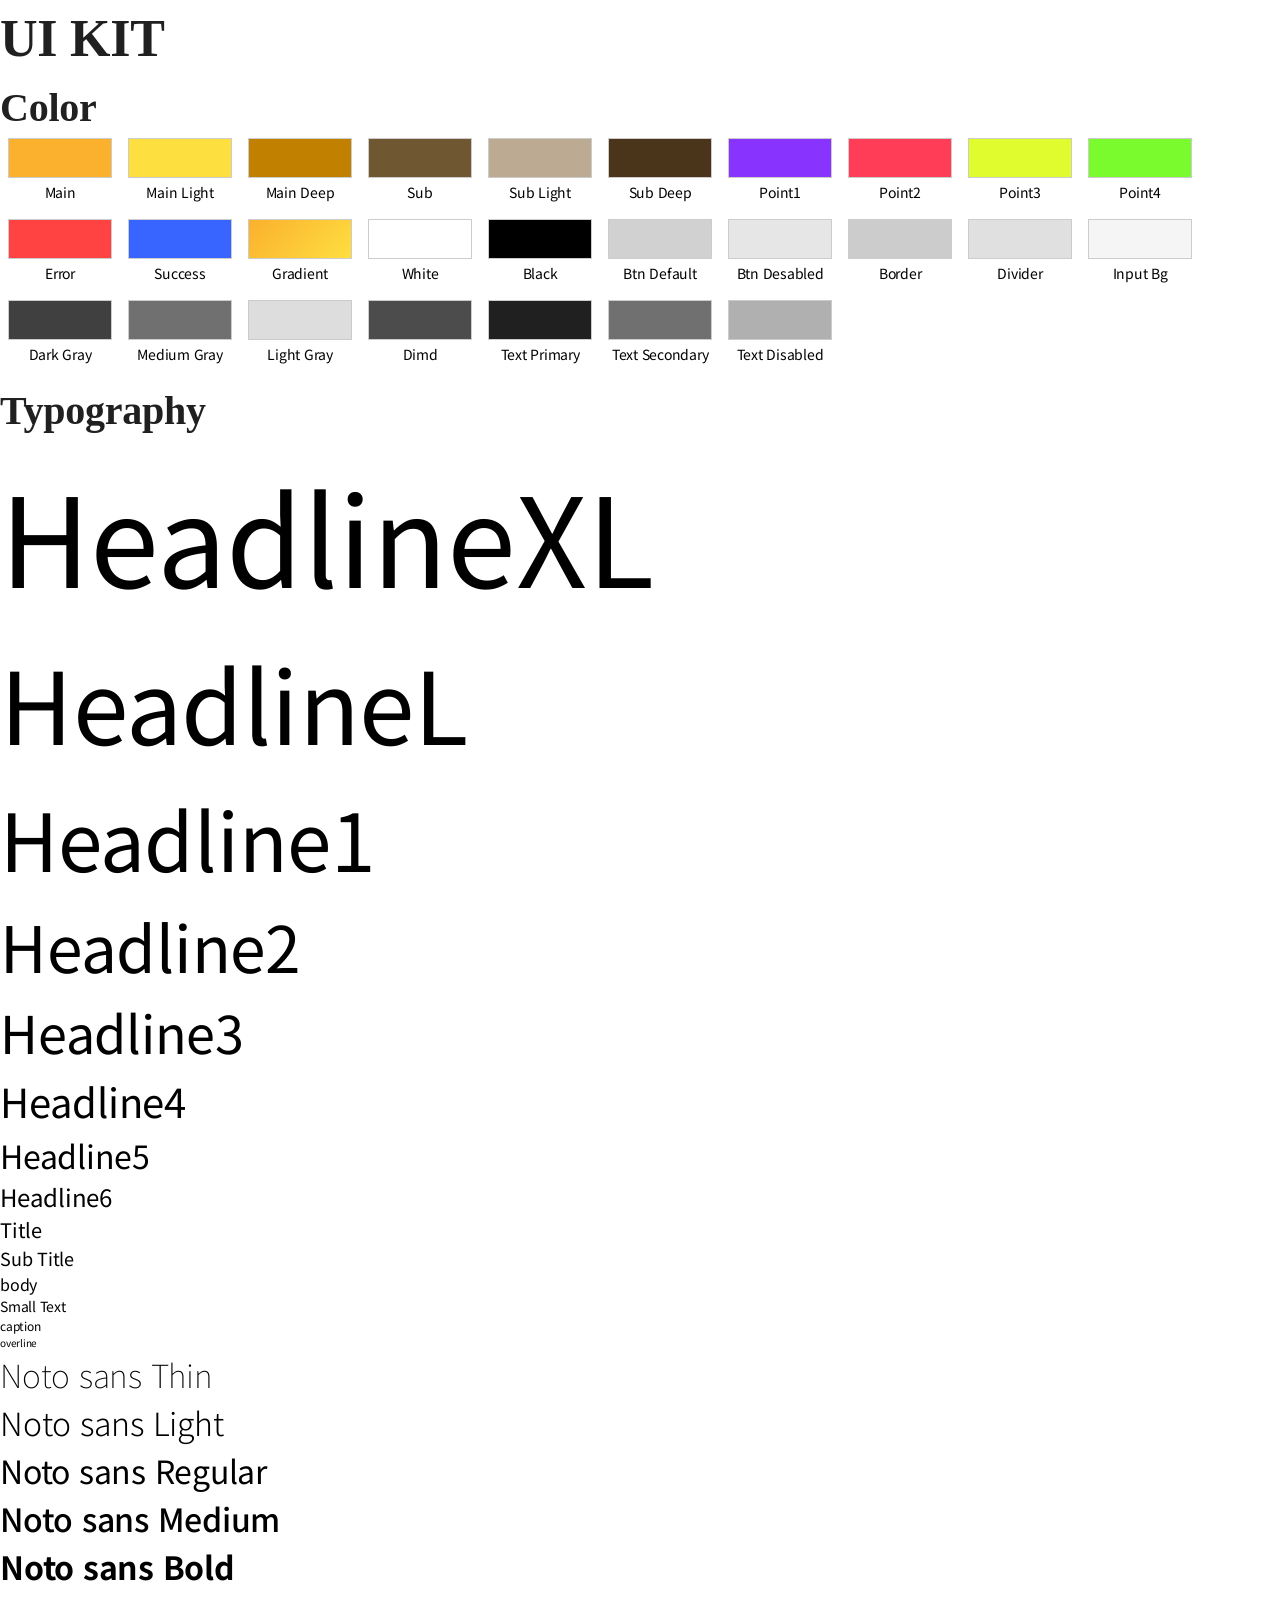
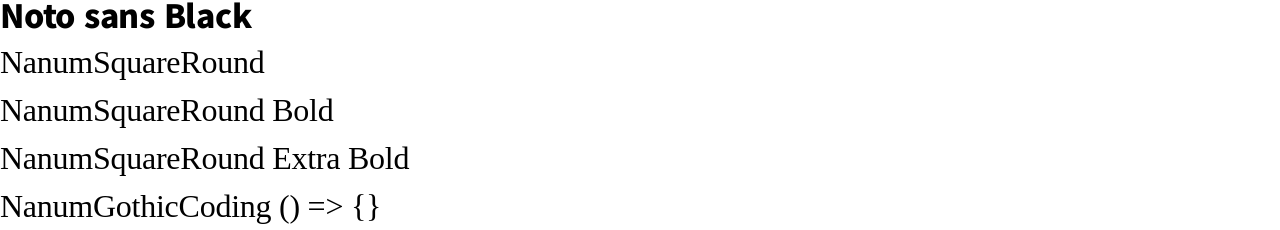
==== commit 905209af: "feat : js 작업 진행중 html to js 누락 css 추가 등 html 보관용 sample.html 추가" ====
--- a/01/component.html
+++ b/01/component.html
@@ -50,11 +50,11 @@
       <p>Main</p>
     </div>
     <div class="colorBox">
-      <div style="background-color: var(--main-light);"></div>
+      <div style="background-color: var(--mainLight);"></div>
       <p>Main Light</p>
     </div>
     <div class="colorBox">
-      <div style="background-color: var(--main-deep);"></div>
+      <div style="background-color: var(--mainDeep);"></div>
       <p>Main Deep</p>
     </div>
     <div class="colorBox">
@@ -62,11 +62,11 @@
       <p>Sub</p>
     </div>
     <div class="colorBox">
-      <div style="background-color: var(--sub-light);"></div>
+      <div style="background-color: var(--subLight);"></div>
       <p>Sub Light</p>
     </div>
     <div class="colorBox">
-      <div style="background-color: var(--sub-deep);"></div>
+      <div style="background-color: var(--subDeep);"></div>
       <p>Sub Deep</p>
     </div>
     <div class="colorBox">
@@ -95,7 +95,7 @@
     </div>
     <div class="colorBox">
       <div style="background: var(--gradient);"></div>
-      <p>gradient</p>
+      <p>Gradient</p>
     </div>
     <div class="colorBox">
       <div style="background-color: var(--white);"></div>
@@ -177,12 +177,10 @@
     <p style="font-size: var(--headline5); font-weight: var(--fontMedium)">Noto sans Medium</p>
     <p style="font-size: var(--headline5); font-weight: var(--fontBold)">Noto sans Bold</p>
     <p style="font-size: var(--headline5); font-weight: var(--fontBlack)">Noto sans Black</p>
-    <p style="font-size: var(--headline5); font-family: var(--squareRoundL)">NanumSquareRound Light</p>
     <p style="font-size: var(--headline5); font-family: var(--squareRound)">NanumSquareRound</p>
     <p style="font-size: var(--headline5); font-family: var(--squareRoundB)">NanumSquareRound Bold</p>
     <p style="font-size: var(--headline5); font-family: var(--squareRoundEB)">NanumSquareRound Extra Bold</p>
-    <p style="font-size: var(--headline5); font-family: var(--coding)">NanumGothicCoding</p>
-    <p style="font-size: var(--headline5); font-family: var(--codingB)">NanumGothicCoding Bold => </p>
+    <p style="font-size: var(--headline5); font-family: var(--coding)">NanumGothicCoding () => {} </p>
   </section>
   
 </body>
--- a/common/css/var.css
+++ b/common/css/var.css
@@ -51,16 +51,13 @@
   --fontMedium: 500;
   --fontBold: 700;
   --fontBlack: 900;
-  --squareRoundL: 'NanumSquareRoundL';
   --squareRound: 'NanumSquareRound';
   --squareRoundB: 'NanumSquareRoundB';
   --squareRoundEB: 'NanumSquareRoundEB';
   --coding: 'NanumGothicCodingLigature';
-  --codingB: 'NanumGothicCodingLigatureBold';
 
   --width: 128rem;
   --height: 72rem;
-  --btnPad: -3.2rem;
 
   --blur: blur(0.8rem);
   --shadowBox: 0 0 1.6rem 0 rgba(0, 0, 0, 0.25);
--- a/common/css/layout.css
+++ b/common/css/layout.css
@@ -33,6 +33,10 @@
 }
 .position--bottom {
   left: 0;
+}
+
+.open {
+  z-index: 9999;
 }
 
 /* circle mark, cross mark, closed */
